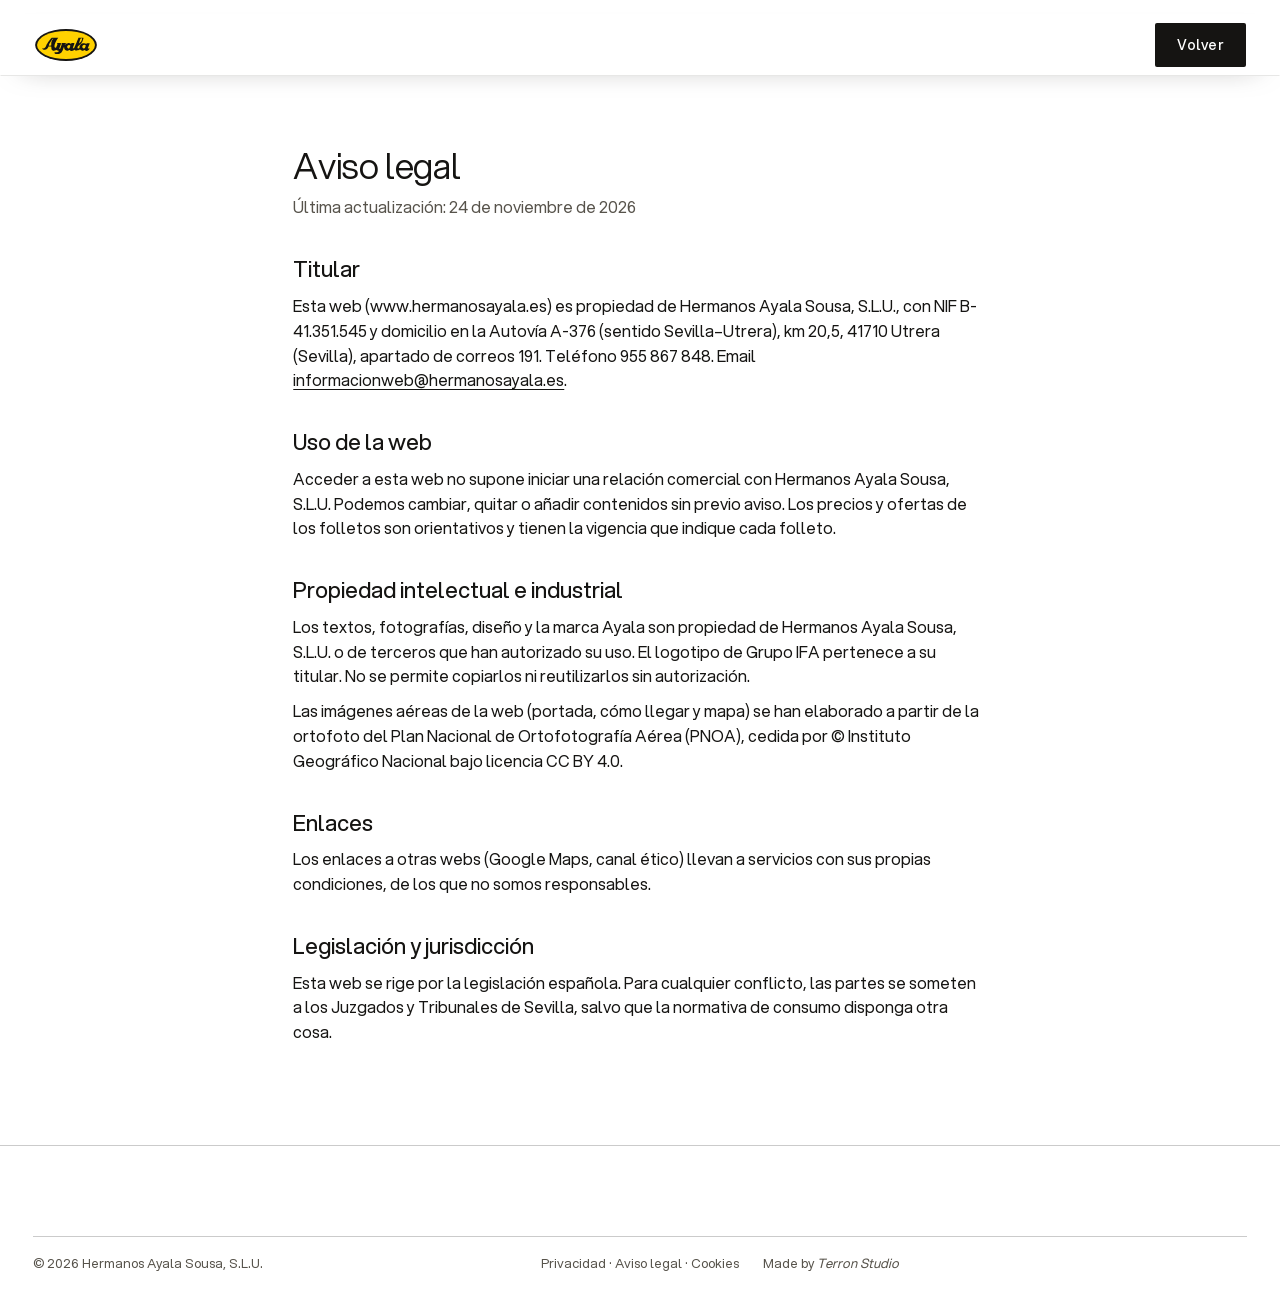
==== aviso-legal.html @ 3f4e1c94 "Web de Hermanos Ayala: cash & carry mayorista en Utrera Web estática (HTML + CSS + JS sin dependenci" ====
<!doctype html>
<html lang="es">
<head>
  <meta charset="UTF-8"><meta name="viewport" content="width=device-width,initial-scale=1">
  <title>Aviso legal · Hermanos Ayala</title>
  <meta name="robots" content="noindex,follow">
  <meta name="theme-color" content="#151412"><link rel="icon" href="assets/favicon-64.png" type="image/png" sizes="64x64"><link rel="icon" href="favicon.ico" sizes="32x32"><link rel="apple-touch-icon" href="assets/apple-touch-icon.png">
  <link rel="stylesheet" href="style.css?v=207">
</head>
<body class="legal-page">
  <header class="nav is-solid"><a class="nav-logo" href="index.html" aria-label="Hermanos Ayala, volver a la web"><img src="assets/logo-ayala-sello.svg" alt="Hermanos Ayala" width="98" height="64"></a><span></span><a class="btn btn-dark" href="index.html" style="justify-self:end">Volver</a></header>
  <main class="legal">
    <h1 class="t-l">Aviso legal</h1>
    <p class="legal-updated">Última actualización: 24 de noviembre de 2026</p>
    <h2>Titular</h2>
    <p>Esta web (www.hermanosayala.es) es propiedad de Hermanos Ayala Sousa, S.L.U., con NIF B-41.351.545 y domicilio en la Autovía A-376 (sentido Sevilla–Utrera), km 20,5, 41710 Utrera (Sevilla), apartado de correos 191. Teléfono 955 867 848. Email <a href="mailto:informacionweb@hermanosayala.es">informacionweb@hermanosayala.es</a>.</p>
    <h2>Uso de la web</h2>
    <p>Acceder a esta web no supone iniciar una relación comercial con Hermanos Ayala Sousa, S.L.U. Podemos cambiar, quitar o añadir contenidos sin previo aviso. Los precios y ofertas de los folletos son orientativos y tienen la vigencia que indique cada folleto.</p>
    <h2>Propiedad intelectual e industrial</h2>
    <p>Los textos, fotografías, diseño y la marca Ayala son propiedad de Hermanos Ayala Sousa, S.L.U. o de terceros que han autorizado su uso. El logotipo de Grupo IFA pertenece a su titular. No se permite copiarlos ni reutilizarlos sin autorización.</p>
    <p>Las imágenes aéreas de la web (portada, cómo llegar y mapa) se han elaborado a partir de la ortofoto del Plan Nacional de Ortofotografía Aérea (PNOA), cedida por © Instituto Geográfico Nacional bajo licencia CC BY 4.0.</p>
    <h2>Enlaces</h2>
    <p>Los enlaces a otras webs (Google Maps, canal ético) llevan a servicios con sus propias condiciones, de los que no somos responsables.</p>
    <h2>Legislación y jurisdicción</h2>
    <p>Esta web se rige por la legislación española. Para cualquier conflicto, las partes se someten a los Juzgados y Tribunales de Sevilla, salvo que la normativa de consumo disponga otra cosa.</p>
  </main>
  <footer class="footer"><div class="footer-bottom"><span>© <span id="year">2026</span> Hermanos Ayala Sousa, S.L.U.</span><span class="footer-legal"><a href="privacidad.html">Privacidad</a> · <a href="aviso-legal.html">Aviso legal</a> · <a href="cookies.html">Cookies</a></span><span class="footer-made">Made by <a href="https://terron-studio.com" target="_blank" rel="noopener"><em>Terron Studio</em></a></span></div></footer>
  <script>document.querySelector("#year").textContent = new Date().getFullYear();</script>
</body>
</html>
---- style.css ----
/* Hermanos Ayala · estilos
   Referencia principal: apc-pallets.nl (Aspekta, paneles pálidos, líneas punteadas, contador, tarjetas con pastillas)
   Referencia secundaria: stoop-template (tarjetas apiladas, pasos con línea de progreso, cierre con vídeo) */

@font-face {
  font-family: "Aspekta";
  src: url("assets/fonts/AspektaVF.woff2") format("woff2");
  font-weight: 50 1000;
  font-display: swap;
}

:root {
  --amarillo: #ffd100;
  --amarillo-2: #f2c400;
  --palido: #faf4d6;
  --tinta: #151412;
  --tinta-2: #24221f;
  --gris: #f2f1ed;
  --papel: #ffffff;
  --texto-2: #57534b;
  --linea: rgba(21, 20, 18, .22);
  --punteado: 1px dashed rgba(21, 20, 18, .35);
  --gut: clamp(16px, 2.6vw, 34px);
  --col: clamp(16px, 8.5vw, 122px);
  --r: 6px;
  --ease: cubic-bezier(.2, .7, .2, 1);
}

*, *::before, *::after { box-sizing: border-box; }
html { -webkit-text-size-adjust: 100%; scroll-behavior: smooth; overflow-x: clip; }
body {
  margin: 0;
  font-family: "Aspekta", Verdana, sans-serif;
  font-weight: 400;
  font-size: 16px;
  line-height: 1.35;
  color: var(--tinta);
  background: var(--papel);
  -webkit-font-smoothing: antialiased;
}
img, video, svg { display: block; max-width: 100%; }
img { height: auto; }
a { color: inherit; text-decoration: none; }
button { font: inherit; color: inherit; background: none; border: 0; cursor: pointer; padding: 0; }
h1, h2, h3, p { margin: 0; }
ul, ol { margin: 0; padding: 0; list-style: none; }
.u { text-decoration: underline; text-underline-offset: 3px; text-decoration-thickness: 1px; }
.u:hover { text-decoration-thickness: 2px; }
:focus-visible { outline: 2px solid var(--amarillo-2); outline-offset: 3px; }
.skip { position: absolute; left: 12px; top: -60px; z-index: 100; background: var(--amarillo); padding: 10px 14px; }
.skip:focus { top: 12px; }

/* Escala tipográfica (APC: titulares a 60px, peso 350) */
.t-xl { font-size: clamp(44px, 6.4vw, 92px); font-weight: 350; line-height: .98; letter-spacing: -.02em; }
.t-l { font-size: clamp(26px, 2.75vw, 40px); font-weight: 350; line-height: 1.12; letter-spacing: -.01em; }
.t-m { font-size: clamp(26px, 2.6vw, 38px); font-weight: 350; line-height: 1.08; letter-spacing: -.01em; }
.t-s { font-size: clamp(18px, 1.35vw, 20px); font-weight: 400; line-height: 1.25; }

/* Botones */
.btn {
  display: inline-flex; align-items: center; gap: 10px;
  min-height: 44px; padding: 12px 22px;
  font-size: 14px; font-weight: 500; letter-spacing: .01em;
  border-radius: 2px;
  position: relative; overflow: hidden; isolation: isolate;
  transition: color .35s var(--ease);
}
.btn svg { width: 18px; height: 18px; }
.btn::before { content: ""; position: absolute; inset: 0; z-index: -1; transform: translateY(101%); transition: transform .45s var(--ease); }
.btn:hover::before { transform: none; }
.btn-dark { background: var(--tinta); color: var(--papel); }
.btn-dark::before { background: var(--amarillo); }
.btn-dark:hover { color: var(--tinta); }
.btn-yel { background: var(--amarillo); color: var(--tinta); }
.btn-yel::before { background: var(--tinta); }
.btn-yel:hover { color: var(--amarillo); }
.btn-ghost { color: var(--papel); box-shadow: inset 0 0 0 1px rgba(255, 255, 255, .6); }
.btn-ghost::before { background: var(--papel); }
.btn-ghost:hover { color: var(--tinta); }

.circle-btn {
  flex: none; display: inline-grid; place-items: center;
  width: 38px; height: 38px; border-radius: 50%;
  border: 1.4px solid currentColor;
  transition: background .3s, color .3s, transform .4s var(--ease);
}
.circle-btn svg { width: 18px; height: 18px; }
.icon-btn {
  display: inline-grid; place-items: center; width: 40px; height: 40px;
  background: var(--papel); color: var(--tinta); border-radius: 2px;
  transition: background .3s, color .3s;
}
.icon-btn svg { width: 18px; height: 18px; }
.icon-btn:hover { background: var(--amarillo); }
.icon-btn-dark { background: var(--tinta); color: var(--papel); }
.icon-btn-dark:hover { background: var(--amarillo); color: var(--tinta); }
.icon-btns { display: flex; gap: 4px; }
.link-arrow { display: inline-flex; align-items: center; gap: 12px; font-size: 15px; }
.link-arrow:hover .circle-btn { background: var(--tinta); color: var(--papel); transform: translateX(3px); }

/* Navegación */
/* Barra: pastilla compacta flotante sobre la portada; al pasarla se estira a todo el ancho */
.nav {
  position: fixed; top: 14px; left: 50%; z-index: 50;
  transform: translateX(-50%);
  width: min(480px, calc(100% - 2 * var(--gut)));
  display: grid; grid-template-columns: 1fr auto; align-items: center;
  padding: 7px 7px 7px 12px;
  color: var(--papel);
  background: rgba(21, 20, 18, .34);
  border: 1px solid rgba(255, 255, 255, .16);
  border-radius: 8px;
  backdrop-filter: blur(14px) saturate(1.2); -webkit-backdrop-filter: blur(14px) saturate(1.2);
  box-shadow: 0 12px 34px -18px rgba(0, 0, 0, .45);
  transition: width .7s var(--ease), top .7s var(--ease), border-radius .7s var(--ease), padding .7s var(--ease),
    background .45s, border-color .45s, box-shadow .45s, color .45s;
}
.nav.is-solid {
  top: 0; width: 100%; border-radius: 0; padding: 8px var(--gut);
  background: rgba(255, 255, 255, .86); color: var(--tinta);
  border-color: transparent transparent rgba(21, 20, 18, .1);
  box-shadow: 0 10px 30px -24px rgba(21, 20, 18, .55);
}
.nav-logo { display: block; }
.nav-logo img { width: 64px; height: auto; }
.btn-menu {
  justify-self: end;
  display: inline-flex; align-items: center; justify-content: space-between; gap: 14px;
  width: 112px; height: 40px; padding: 0 14px 0 16px;  /* ancho fijo: "Menú" y "Cerrar" no lo redimensionan */
  background: var(--amarillo); color: var(--tinta); font-size: 14px; font-weight: 500;
  border-radius: 4px;
  transition: background .3s, color .3s;
}
.btn-menu:hover { background: var(--amarillo-2); color: var(--tinta); }
.plus { position: relative; width: 14px; height: 14px; }
.plus::before, .plus::after { content: ""; position: absolute; left: 0; top: 50%; width: 14px; height: 1.6px; margin-top: -.8px; background: currentColor; transition: transform .4s var(--ease); }
.plus::after { transform: rotate(90deg); }
.menu-open .plus::before { transform: rotate(45deg); }
.menu-open .plus::after { transform: rotate(135deg); }

.menu {
  position: fixed; inset: 0; z-index: 45;
  background: rgba(21, 20, 18, .45);
  opacity: 0; transition: opacity .35s;
}
.menu.is-open { opacity: 1; }
.menu-inner {
  position: absolute; top: 0; right: 0; bottom: 0; width: min(560px, 100%);
  background: var(--tinta); color: var(--papel);
  padding: 110px var(--gut) 34px;
  display: flex; flex-direction: column; justify-content: space-between; gap: 40px;
  transform: translateX(100%); transition: transform .5s var(--ease);
  overflow-y: auto;
}
.menu.is-open .menu-inner { transform: none; }
.menu-links { display: flex; flex-direction: column; }
.menu-links a { font-size: clamp(26px, 3vw, 36px); font-weight: 350; padding: 10px 0; border-bottom: 1px solid rgba(255, 255, 255, .14); transition: color .25s, padding .35s var(--ease); }
.menu-links a:hover { color: var(--amarillo); padding-left: 10px; }
.menu-links a[aria-current="true"] { color: var(--amarillo); }
.menu-datos { display: grid; gap: 14px; font-size: 15px; color: rgba(255, 255, 255, .75); }
.menu-datos a:hover { color: var(--amarillo); }
.menu-open .nav { color: var(--papel); background: rgba(21, 20, 18, .5); border-color: rgba(255, 255, 255, .16); }

/* Portada */
.hero { position: relative; height: 100svh; min-height: 560px; overflow: hidden; background: #8b8577; color: var(--papel); }
.hero-video { position: absolute; inset: 0; width: 100%; height: 100%; object-fit: cover; }
.hero-shade { position: absolute; inset: 0; background: linear-gradient(180deg, rgba(21, 20, 18, .42) 0%, rgba(21, 20, 18, 0) 22%), linear-gradient(20deg, rgba(21, 20, 18, .66) 0%, rgba(21, 20, 18, .18) 45%, rgba(21, 20, 18, 0) 70%); }
.hero-content { position: absolute; left: var(--gut); bottom: clamp(86px, 13vh, 140px); max-width: min(780px, 70vw); }
.hero-title { font-size: clamp(52px, 7.4vw, 116px); font-weight: 350; line-height: .95; letter-spacing: -.025em; white-space: nowrap; }
.hero-lema { margin-top: 14px; font-size: clamp(22px, 2.3vw, 34px); font-weight: 350; line-height: 1.1; letter-spacing: -.01em; text-wrap: balance; }
.hero-sub { margin-top: 16px; font-size: clamp(16px, 1.25vw, 19px); max-width: 32em; color: rgba(255, 255, 255, .85); }
.hero-title, .hero-lema, .hero-sub { opacity: 0; transform: translateY(24px); animation: sube 1.1s var(--ease) forwards; }
.hero-lema { animation-delay: .12s; }
.hero-sub { animation-delay: .24s; }
@keyframes sube { to { opacity: 1; transform: none; } }
.hero-contact {
  position: absolute; right: var(--gut); bottom: var(--gut);
  display: flex; align-items: center; gap: 4px;
  padding: 4px 4px 4px 16px; background: rgba(21, 20, 18, .55);
  backdrop-filter: blur(8px); -webkit-backdrop-filter: blur(8px);
  border-radius: 2px; font-size: 14px;
}
.hero-contact span { margin-right: 12px; }
.hero-pausa { position: absolute; left: var(--gut); bottom: var(--gut); width: 34px; height: 34px; border-radius: 50%; display: grid; place-items: center; background: rgba(21, 20, 18, .45); }
.hero-pausa span { width: 10px; height: 12px; border-left: 3px solid #fff; border-right: 3px solid #fff; }
.hero-pausa.is-paused span { width: 0; height: 0; border: 0; border-left: 11px solid #fff; border-top: 7px solid transparent; border-bottom: 7px solid transparent; margin-left: 3px; }

/* Presentación (panel pálido con columna derecha) */
.intro { display: grid; grid-template-columns: 1fr minmax(260px, 30%); background: var(--palido); }
.intro-main { padding: clamp(70px, 10vw, 150px) var(--col); display: grid; gap: 34px; justify-items: start; align-content: center; }
.intro-texto { max-width: 21em; }
.intro-side { border-left: var(--punteado); padding: 34px var(--gut) 34px clamp(20px, 2.5vw, 36px); }
.intro-sticky { position: sticky; top: 110px; }
.intro-side a { text-decoration: underline; text-underline-offset: 3px; text-decoration-thickness: 1px; }

/* Categorías */
.cats { display: grid; grid-template-columns: 1.45fr 1fr 1fr; gap: 10px; padding: clamp(60px, 8vw, 120px) var(--col); align-items: start; }
.cat { position: relative; display: block; border-radius: var(--r); overflow: hidden; background: var(--gris); }
.cat > img { width: 100%; aspect-ratio: 4 / 5; object-fit: cover; transition: transform 1.2s var(--ease); }
.cat:hover > img { transform: scale(1.04); }
.cat:not(.cat-main) > img { aspect-ratio: 3 / 2.4; }
.cat-main > img { aspect-ratio: 4 / 4.4; }
.cat-box { position: absolute; left: 14px; right: 14px; bottom: 14px; background: var(--papel); padding: 18px 18px 16px; display: grid; grid-template-columns: 1fr auto; gap: 30px 16px; align-items: end; border-radius: 2px; }
.cat-box h2 { grid-column: 1 / -1; }
.cat-box p { font-size: 15px; max-width: 26em; }
.cat-label { display: flex; justify-content: space-between; align-items: center; gap: 12px; padding: 14px 14px 14px 18px; }
.cat-label h2 { font-size: 17px; font-weight: 450; line-height: 1.2; }
.cat-label-yel { background: var(--amarillo); }
.cat-label-dark { background: var(--tinta); color: var(--papel); }
.cat:hover .circle-btn { transform: rotate(45deg); }
.cat-prod { background: var(--palido); }
.cat-prods { display: flex; align-items: flex-end; justify-content: center; gap: 6%; aspect-ratio: 3 / 2.4; padding: 10% 10% 8%; }
.cat-prods img { width: auto; height: 82%; max-width: 29%; aspect-ratio: auto; object-fit: contain; object-position: bottom; transition: transform .6s var(--ease); }
.cat-prods img:nth-child(2) { height: 66%; }
.cat-prods img:nth-child(3) { height: 92%; }
.cat-prod:hover .cat-prods img { transform: translateY(-6px); }
.cat-prods-main { aspect-ratio: 4 / 4.4; padding: 12% 7% max(38%, 215px); gap: 4%; }
.cat-prods-main img { height: 100%; max-width: 24%; }
.cat-prods-main img:nth-child(1) { height: 92%; }
.cat-prods-main img:nth-child(2) { height: 70%; }
.cat-prods-main img:nth-child(3) { height: 78%; }
.cat-prods-main img:nth-child(4) { height: 88%; }
.cat-prods-bebidas { gap: 9%; }
.cat-prods-bebidas img:nth-child(1) { height: 90%; }
.cat-prods-bebidas img:nth-child(2) { height: 82%; }
.cat-prods-bebidas img:nth-child(3) { height: 88%; }

/* Marca propia (lista + tarjeta sticky) */
.marca {
  display: grid; grid-template-columns: minmax(220px, 24%) 1fr minmax(320px, 36%);
  background: var(--amarillo);
}
.marca-sello { width: 112px; height: auto; margin-bottom: 4px; }
.marca-lema { font-size: clamp(20px, 1.6vw, 24px) !important; font-weight: 400; line-height: 1.2; max-width: 11em !important; }
.marca .marca-title { font-size: clamp(40px, 4.6vw, 68px); font-weight: 350; line-height: 1; letter-spacing: -.02em; }
.marca-intro { padding: clamp(60px, 9vw, 140px) clamp(20px, 2.5vw, 36px) 60px var(--col); border-right: 1px dashed rgba(21, 20, 18, .45); display: grid; gap: 24px; align-content: start; justify-items: start; }
.marca-intro p { font-size: 16px; line-height: 1.4; max-width: 19em; }
.marca-list { padding: clamp(60px, 9vw, 140px) clamp(20px, 3vw, 44px) 60px; }
.marca-title { margin-bottom: 30px; }
.fam-list { position: relative; }
.fam-list button {
  display: flex; align-items: center; gap: 12px;
  padding: 8px 0; font-size: clamp(20px, 1.7vw, 25px); font-weight: 350;
  color: rgba(21, 20, 18, .55); transition: color .45s var(--ease), font-size .5s var(--ease);
  text-align: left;
}
.fam-list button::before { content: ""; flex: none; width: 7px; height: 7px; border-radius: 50%; background: var(--tinta); transform: scale(0); transition: transform .45s var(--ease); }
.fam-list button:hover { color: var(--tinta); }
.fam-list button[aria-selected="true"] { color: var(--tinta); font-size: clamp(28px, 2.6vw, 40px); }
.fam-list button[aria-selected="true"]::before { transform: scale(1); }
.marca-card-wrap { padding: 40px var(--gut) 40px 0; }
.marca-card {
  position: sticky; top: 100px;
  background: var(--papel); border-radius: var(--r); box-shadow: 0 30px 60px -40px rgba(21, 20, 18, .45);
  min-height: min(560px, 74vh);
  padding: 20px; display: grid; grid-template-rows: auto 1fr auto; gap: 16px;
}
.marca-card-name { font-size: 15px; font-weight: 500; }
.marca-card-imgs { display: flex; align-items: center; justify-content: center; gap: 5%; min-height: 0; min-width: 0; padding: 10px 4%; }
.marca-card-name, .marca-card-desc, .marca-card-imgs { transition: opacity .35s var(--ease), transform .45s var(--ease); }
.marca-card.is-out .marca-card-name, .marca-card.is-out .marca-card-desc { opacity: 0; transform: translateY(6px); }
.marca-card.is-out .marca-card-imgs { opacity: 0; transform: translateY(14px) scale(.98); }
.marca-card-imgs img { flex: 0 1 auto; min-width: 0; max-height: min(270px, 34vh); width: auto; max-width: 29%; object-fit: contain; animation: entra .7s var(--ease) both; }
.marca-card-imgs img:only-child { max-width: 52%; }
.marca-card-imgs img:nth-child(2) { animation-delay: .07s; }
.marca-card-imgs img:nth-child(3) { animation-delay: .14s; }
.marca-card-imgs.is-wide img { max-width: 100%; max-height: 230px; }
@keyframes entra { from { opacity: 0; transform: translateY(16px); } to { opacity: 1; transform: none; } }
.marca-card-desc { font-size: 14px; color: var(--texto-2); max-width: 26em; padding-right: 54px; }
.marca-next { position: absolute; right: 20px; bottom: 20px; }
.marca-next:hover { background: var(--tinta); color: var(--papel); }

/* Panel con foto y tarjeta flotante */
.panel-foto { padding: clamp(40px, 6vw, 90px) var(--gut); }
.panel-foto-inner { position: relative; border-radius: var(--r); overflow: hidden; }
.panel-foto-inner > img { width: 100%; height: clamp(520px, 72vh, 760px); object-fit: cover; }
.float-card {
  position: absolute; left: clamp(16px, 3vw, 40px); bottom: clamp(16px, 3vw, 40px);
  width: min(420px, calc(100% - 32px));
  background: var(--papel); padding: 18px 18px 16px;
  display: grid; gap: 14px; border-radius: 2px;
}
.float-card-right { left: auto; right: clamp(16px, 4vw, 60px); bottom: auto; top: clamp(16px, 9vw, 120px); }
.float-card p { font-size: 15px; max-width: 24em; margin-bottom: 30px; }
.float-card-foot { display: flex; justify-content: space-between; align-items: center; gap: 12px; }
.float-card-sello { position: absolute; top: 18px; right: 18px; width: 54px; height: auto; }

/* Contador y reconocimientos (fondo oscuro) */
.desde { background: var(--tinta); color: var(--papel); }
.desde-top { display: grid; grid-template-columns: 1fr auto; align-items: end; gap: 30px; padding: clamp(50px, 7vw, 100px) var(--col) clamp(40px, 5vw, 70px); border-bottom: 1px solid rgba(255, 255, 255, .12); }
.odometro { display: flex; font-size: clamp(110px, 17vw, 260px); font-weight: 350; line-height: 1; letter-spacing: -.03em; color: var(--amarillo); height: 1em; overflow: hidden; }
.odo-col { display: block; height: 1em; overflow: hidden; }
.odo-col i { display: block; font-style: normal; transition: transform 2.2s var(--ease); }
.odo-col i span { display: block; height: 1em; }
.desde-txt { max-width: 13em; padding-bottom: 1.2em; }
.desde-grid { display: grid; grid-template-columns: 1fr minmax(0, 1.25fr); gap: 40px; padding: clamp(60px, 9vw, 130px) var(--col); }
.desde-title { color: var(--amarillo); max-width: 12em; }
.recos { display: grid; grid-template-columns: 1fr 1fr; gap: 10px; }
.reco { background: var(--amarillo); color: var(--tinta); padding: 16px 16px 14px; display: grid; gap: 10px; align-content: space-between; min-height: 190px; border-radius: 2px; }
.reco h3 { font-size: 20px; font-weight: 450; line-height: 1.15; }
.reco p { font-size: 14px; max-width: 22em; }
.pills { display: flex; flex-wrap: wrap; gap: 5px; margin-top: 18px; }
.pills li { font-size: 11px; font-weight: 500; padding: 4px 9px; border-radius: 30px; background: rgba(21, 20, 18, .1); }

/* Párrafo que se rellena */
.fill-sec { display: grid; grid-template-columns: 1fr minmax(260px, 30%); border-bottom: 1px solid var(--linea); }
.fill-text { grid-column: 1; padding: clamp(80px, 12vw, 180px) var(--col); border-right: var(--punteado); max-width: none; }
[data-fill] .c { color: rgba(21, 20, 18, .22); transition: color .45s ease-out; }
[data-fill] .c.on { color: var(--tinta); }

/* La nave: tarjetas apiladas (fondo oscuro) */
.nave { background: var(--tinta); color: var(--papel); padding: clamp(70px, 9vw, 130px) var(--gut) clamp(40px, 5vw, 80px); }
.nave-title { padding: 0 calc(var(--col) - var(--gut)) clamp(40px, 5vw, 70px); max-width: 14em; }
.stack { display: grid; gap: clamp(20px, 3vw, 40px); }
.stack-card { position: sticky; top: 90px; border-radius: var(--r); overflow: hidden; height: min(78vh, 720px); background: #000; }
.stack-card img { width: 100%; height: 100%; object-fit: cover; opacity: .82; }
.stack-card.reveal-img > img { transform: scale(1.07); }
.stack-card.reveal-img.is-in > img { transform: none; }
.stack-card::after { content: ""; position: absolute; inset: 0; background: linear-gradient(0deg, rgba(0, 0, 0, .62) 0%, rgba(0, 0, 0, 0) 52%); }
.stack-tag { position: absolute; top: 20px; right: 20px; z-index: 1; display: inline-flex; align-items: center; gap: 8px; font-size: 13px; font-weight: 500; }
.stack-tag::before { content: ""; width: 7px; height: 7px; border-radius: 50%; background: var(--amarillo); }
.stack-txt { position: absolute; z-index: 1; right: 24px; bottom: 24px; width: min(400px, calc(100% - 48px)); display: grid; gap: 8px; }
.stack-txt h3 { font-size: clamp(24px, 2.2vw, 32px); font-weight: 350; line-height: 1.1; }
.stack-txt p { font-size: 15px; color: rgba(255, 255, 255, .88); }

/* Proveedores: bloque de icono + acordeón (panel pálido) */
.prov { background: var(--palido); padding: clamp(70px, 9vw, 130px) var(--col); }
.prov-grid { display: grid; grid-template-columns: minmax(200px, .55fr) 1fr; gap: clamp(30px, 4vw, 70px); align-items: start; }
.prov-foto { margin: 0; position: sticky; top: 110px; border-radius: var(--r); overflow: hidden; aspect-ratio: 4 / 5; background: var(--tinta); }
.prov-foto img { width: 100%; height: 100%; object-fit: cover; }
.prov-foto figcaption { position: absolute; left: 14px; bottom: 14px; display: inline-flex; align-items: center; gap: 8px; padding: 7px 12px; background: rgba(21, 20, 18, .72); color: var(--papel); font-size: 13px; border-radius: 2px; backdrop-filter: blur(6px); -webkit-backdrop-filter: blur(6px); }
.prov-foto figcaption::before { content: ""; width: 7px; height: 7px; border-radius: 50%; background: var(--amarillo); }
.prov-main h2 { margin-bottom: 28px; }
.acc { border-top: 1px solid var(--linea); }
.acc-head { transition: padding .45s var(--ease); }
.acc-ico { transition: background .35s, color .35s, border-color .35s; }
.acc-item.is-open .acc-ico { background: var(--tinta); border-color: var(--tinta); color: var(--palido); }
.acc-item.is-open .acc-head { font-weight: 450; }
.acc-item { border-bottom: 1px solid var(--linea); }
.acc-head { width: 100%; display: flex; align-items: center; gap: 16px; padding: 20px 0; font-size: clamp(19px, 1.6vw, 23px); font-weight: 400; text-align: left; }
.acc-ico { position: relative; flex: none; width: 32px; height: 32px; border-radius: 50%; border: 1.4px solid currentColor; }
.acc-ico::before, .acc-ico::after { content: ""; position: absolute; left: 50%; top: 50%; width: 12px; height: 1.4px; margin: -.7px 0 0 -6px; background: currentColor; transition: transform .4s var(--ease); }
.acc-ico::after { transform: rotate(90deg); }
.acc-item.is-open .acc-ico::before { transform: rotate(45deg); }
.acc-item.is-open .acc-ico::after { transform: rotate(135deg); }
.acc-body { display: grid; grid-template-rows: 0fr; transition: grid-template-rows .45s var(--ease); }
.acc-item.is-open .acc-body { grid-template-rows: 1fr; }
.acc-body > div { overflow: hidden; }
.acc-body p { padding: 0 0 24px 48px; font-size: 15px; max-width: 40em; }
.prov-foot { display: grid; grid-template-columns: 1fr auto; gap: 20px; margin-top: 30px; font-size: 15px; }

/* Cómo llegar */
.pasos { position: relative; height: 360vh; }
.pasos-pin { position: sticky; top: 0; height: 100vh; height: 100svh; display: grid; grid-template-columns: 1fr 1fr; gap: clamp(30px, 5vw, 80px); align-items: center; padding: 80px var(--col) 30px; }
.pasos-bar { position: absolute; left: 0; right: 0; bottom: 0; height: 3px; background: var(--gris); }
.pasos-bar i { display: block; height: 100%; background: var(--amarillo); transform-origin: left; transform: scaleX(0); }
.pasos-list h2 { margin-bottom: 40px; }
.pasos-list ol { position: relative; display: grid; gap: 0; }
.paso { position: relative; display: grid; grid-template-columns: 38px 1fr; gap: 18px; padding-bottom: 30px; cursor: pointer; }
.paso h3, .paso p { transition: color .4s; }
.paso:not(.is-active) h3 { color: var(--texto-2); }
.paso::before { content: ""; position: absolute; left: 18px; top: 38px; bottom: 0; width: 2px; background: var(--gris); }
.paso:last-child::before { display: none; }
.paso::after { content: ""; position: absolute; left: 18px; top: 38px; bottom: 0; width: 2px; background: var(--tinta); transform: scaleY(0); transform-origin: top; transition: transform .6s var(--ease); }
.paso.is-done::after { transform: scaleY(1); }
.paso:last-child::after { display: none; }
.paso-n { width: 38px; height: 38px; display: grid; place-items: center; font-size: 15px; background: var(--gris); color: var(--texto-2); transition: background .35s, color .35s; }
.paso.is-active .paso-n, .paso.is-done .paso-n { background: var(--amarillo); color: var(--tinta); }
.paso h3 { font-size: clamp(20px, 1.8vw, 26px); font-weight: 400; line-height: 1.15; margin-top: 4px; }
.paso p { margin-top: 6px; font-size: 15px; color: var(--texto-2); max-width: 28em; }
.pasos-media { position: relative; width: 100%; aspect-ratio: 5 / 4; max-height: 72vh; border-radius: var(--r); overflow: hidden; background: var(--gris); }
.pasos-media > img, .pasos-media > video { position: absolute; inset: 0; width: 100%; height: 100%; object-fit: cover; opacity: 0; transform: scale(1.05); transition: opacity .7s, transform 1.2s var(--ease); }
.pasos-media > .is-active { opacity: 1; transform: none; }

/* Folletos */
.folletos { padding: clamp(60px, 8vw, 120px) var(--col); border-top: 1px solid var(--linea); }
.folletos-head { display: grid; grid-template-columns: 1fr minmax(0, 26em); gap: 30px; align-items: end; margin-bottom: 40px; }
.folletos-head p { font-size: 15px; color: var(--texto-2); }
.folletos-grid { display: grid; grid-template-columns: repeat(3, 1fr); gap: 10px; }
.folleto { display: block; background: var(--gris); border-radius: var(--r); overflow: hidden; }
.folleto img { width: 100%; aspect-ratio: 4 / 4.2; object-fit: cover; object-position: top; transition: transform 1s var(--ease); }
.folleto:hover img { transform: scale(1.03); }
.folleto-pie { display: flex; justify-content: space-between; align-items: center; padding: 14px 14px 14px 18px; font-size: 16px; font-weight: 450; background: var(--papel); border: 1px solid var(--gris); border-top: 0; }
.folleto:hover .circle-btn { background: var(--tinta); color: var(--papel); }

/* Visor de folletos */
.visor { position: fixed; inset: 0; width: 100%; height: 100%; max-width: none; max-height: none; margin: 0; padding: 0; border: 0; background: rgba(21, 20, 18, .96); color: var(--papel); overflow: hidden; }
.visor::backdrop { background: transparent; }
.visor[open] { display: grid; grid-template-rows: auto 1fr; animation: visor-in .4s var(--ease); }
@keyframes visor-in { from { opacity: 0; } to { opacity: 1; } }
.visor-bar { display: flex; justify-content: space-between; align-items: center; gap: 16px; padding: 14px var(--gut); border-bottom: 1px solid rgba(255, 255, 255, .12); }
.visor-tit { font-size: 18px; }
.visor-acc { display: flex; align-items: center; gap: 10px; }
.visor-x { width: 44px; height: 44px; display: grid; place-items: center; background: var(--amarillo); color: var(--tinta); border-radius: 2px; }
.visor-x .plus { transform: rotate(45deg); }
.visor-pags { overflow-y: auto; overscroll-behavior: contain; padding: 24px var(--gut) 60px; display: grid; justify-items: center; gap: 16px; }
.visor-pags img { width: min(860px, 100%); height: auto; aspect-ratio: 1000 / 1631; background: #2a2825; border-radius: 2px; }
body.visor-abierto { overflow: hidden; }

/* Contacto */
.contacto { padding: clamp(30px, 4vw, 60px) var(--gut) clamp(60px, 8vw, 110px); }
.contacto-foto > img { object-position: 60% 0%; }
.horario-grid { display: flex; gap: clamp(36px, 4.5vw, 72px); padding: clamp(50px, 6vw, 90px) calc(var(--col) - var(--gut)) 0; align-items: flex-start; }
.horario-col { flex: none; display: grid; gap: 8px; }
.horario-col:first-child { width: 250px; }
.horario-grid .mapa { flex: 1; min-width: 280px; }
.horario-col h3 { font-size: 15px; font-weight: 500; margin: 0 0 4px; }
.horario-col h3 + * + h3 { margin-top: 26px; }
.horario-col p { font-size: 15px; line-height: 1.45; }
.horario { border-collapse: collapse; width: 100%; font-size: 15px; }
.horario th { text-align: left; font-weight: 400; padding: 4px 12px 4px 0; }
.horario td { text-align: right; padding: 4px 0; white-space: nowrap; }
.horario tr.hoy th, .horario tr.hoy td { font-weight: 600; }
.horario tr.hoy th::before { content: ""; display: inline-block; width: 7px; height: 7px; border-radius: 50%; background: var(--amarillo-2); margin-right: 8px; vertical-align: 1px; }
.estado { margin-top: 14px; font-size: 14px; color: var(--texto-2); }
.estado b { color: var(--tinta); font-weight: 600; }
.mapa { position: relative; aspect-ratio: 4 / 3; border-radius: var(--r); overflow: hidden; background: var(--gris); }
.mapa > img { width: 100%; height: 100%; object-fit: cover; filter: grayscale(.3) brightness(.85); }
.mapa iframe { position: absolute; inset: 0; width: 100%; height: 100%; border: 0; }
.mapa-ov { position: absolute; inset: 0; display: grid; place-content: center; justify-items: center; gap: 14px; color: var(--papel); font-size: 14px; }

/* Cierre con vídeo */
.cta { position: relative; min-height: 92vh; display: flex; align-items: flex-end; color: var(--papel); overflow: hidden; background: var(--tinta); }
.cta-video { position: absolute; inset: 0; width: 100%; height: 100%; object-fit: cover; }
.cta-shade { position: absolute; inset: 0; background: linear-gradient(180deg, var(--tinta) 0%, rgba(21, 20, 18, .35) 24%, rgba(21, 20, 18, .35) 62%, rgba(21, 20, 18, .85) 100%); }
.cta-content { position: relative; width: 100%; display: grid; grid-template-columns: 1fr minmax(0, 420px); gap: 30px; align-items: end; padding: 0 var(--gut) clamp(50px, 7vw, 100px); }
.cta-title { font-size: clamp(40px, 5.4vw, 80px); font-weight: 350; line-height: 1; letter-spacing: -.02em; max-width: 10em; }
.cta-side p { font-size: 16px; color: rgba(255, 255, 255, .88); margin-bottom: 22px; }
.cta-btns { display: flex; flex-wrap: wrap; gap: 8px; }

/* Pie */
.footer { padding: clamp(60px, 7vw, 100px) var(--gut) 24px; border-top: 1px solid var(--linea); }
.footer-cols { display: grid; grid-template-columns: repeat(4, 1fr); gap: 30px; padding: 0 calc(var(--col) - var(--gut)); }
.footer-col { display: grid; gap: 8px; align-content: start; font-size: 14px; line-height: 1.45; }
.footer-col h3 { font-size: 20px; font-weight: 400; margin-bottom: 8px; }
.footer-col > a:not(.u):hover { text-decoration: underline; text-underline-offset: 3px; }
.footer-mid { display: flex; justify-content: space-between; align-items: flex-end; gap: 30px 60px; padding: clamp(50px, 6vw, 80px) calc(var(--col) - var(--gut)) 26px; }
.footer-ayudas { display: grid; justify-items: end; gap: 12px; max-width: 560px; text-align: right; }
.footer-logos { display: flex; align-items: center; justify-content: flex-end; gap: 26px; flex-wrap: wrap; }
.footer-logos img { height: 40px; width: auto; }
.footer-logos .footer-ngeu { height: 36px; }
.footer-ngeu-txt { font-size: 12px; color: var(--texto-2); }
.footer-big { display: flex; flex: none; }
.footer-big img { width: clamp(120px, 11vw, 170px); height: auto; transition: transform .5s var(--ease); }
.footer-big a:hover img { transform: rotate(-4deg); }
.footer-bottom { display: grid; grid-template-columns: 1fr auto 1fr; align-items: center; gap: 10px 24px; padding-top: 18px; border-top: 1px solid var(--linea); font-size: 13px; color: var(--texto-2); }
.footer-bottom a:hover { color: var(--tinta); }
.footer-legal { justify-self: end; }

/* Aparición suave */
/* Con keyframes (y no con transition) para no pisar las transiciones propias de botones y tarjetas */
.reveal { opacity: 0; }
.reveal.is-in { animation: aparece 1s var(--ease) var(--d, 0s) both; }
@keyframes aparece { from { opacity: 0; transform: translateY(28px); } to { opacity: 1; transform: none; } }
.reveal-img > img { transform: scale(1.07); transition: transform 1.8s var(--ease), opacity .7s; }
.reveal-img.is-in > img { transform: none; }

/* Páginas legales */
.legal-page .nav { position: sticky; top: 14px; left: auto; transform: none; margin: 14px auto 0; grid-template-columns: 1fr auto auto; }
.legal { max-width: 760px; margin: 0 auto; padding: 70px var(--gut) 90px; }
.legal h1 { margin-bottom: 10px; }
.legal h2 { font-size: 22px; font-weight: 450; margin: 34px 0 10px; }
.legal p, .legal li { font-size: 16px; line-height: 1.55; margin-bottom: 10px; }
.legal ul { list-style: disc; padding-left: 20px; }
.legal a { text-decoration: underline; text-underline-offset: 3px; }
.legal-updated { color: var(--texto-2); font-size: 14px; }

/* Tablet */
@media (max-width: 1080px) {
  .cats { grid-template-columns: 1fr 1fr; }
  .cat-main { grid-column: 1 / -1; }
  .cat-main { display: grid; grid-template-columns: 1.15fr 1fr; align-items: stretch; }
  .cat-main .cat-prods-main { aspect-ratio: auto; min-height: 300px; padding: 8% 5%; }
  .cat-prods-main img { max-width: 23%; }
  .cat-main .cat-box { position: static; margin: 14px 14px 14px 0; align-self: end; }
  .marca { grid-template-columns: minmax(0, 1fr) minmax(0, 1fr); }
  .marca-intro { grid-column: 1 / -1; border-right: 0; border-bottom: var(--punteado); padding: 60px var(--col) 40px; }
  .marca-list { padding: 40px var(--col); }
  .marca-card-wrap { padding: 40px var(--gut) 40px 0; }
  .desde-grid { grid-template-columns: 1fr; }
  .horario-grid { display: grid; grid-template-columns: repeat(3, minmax(0, 1fr)); gap: 34px 40px; }
  .horario-col:first-child { width: auto; }
  .horario-grid .mapa { grid-column: 1 / -1; aspect-ratio: 16 / 8; min-width: 0; }
  .footer-cols { grid-template-columns: 1fr 1fr; }
}

/* Móvil */
@media (max-width: 700px) {
  :root { --col: 16px; --gut: 16px; }
  .nav { top: 10px; width: calc(100% - 24px); padding: 6px 6px 6px 10px; }
  .nav.is-solid { top: 0; width: 100%; padding: 6px 12px; }
  .nav-logo img { width: 58px; }
  .hero { height: 100svh; }
  .hero-content { left: 16px; right: 16px; bottom: 90px; max-width: none; }
  .hero-title { font-size: clamp(34px, 11.6vw, 58px); }
  .hero-lema { font-size: 20px; margin-top: 10px; }
  .hero-sub { font-size: 15px; margin-top: 12px; }
  .hero-contact { left: 16px; right: auto; bottom: 24px; }
  .hero-pausa { left: auto; right: 16px; bottom: 27px; }
  .hero-shade { background: linear-gradient(180deg, rgba(21, 20, 18, .45) 0%, rgba(21, 20, 18, 0) 20%), linear-gradient(0deg, rgba(21, 20, 18, .78) 0%, rgba(21, 20, 18, .2) 50%, rgba(21, 20, 18, 0) 70%); }
  .intro { grid-template-columns: 1fr; }
  .intro-main { padding: 60px 16px 40px; }
  .intro-side { border-left: 0; border-top: var(--punteado); padding: 22px 16px 30px; }
  .cats { grid-template-columns: 1fr; padding: 50px 16px; }
  .cat-main { display: block; }
  .cat-main .cat-prods-main { aspect-ratio: 4 / 3.6; padding: 10% 6% 27%; min-height: 0; }
  .cat-prods-main img { max-width: 23%; }
  .cat-box, .cat-main .cat-box { position: relative; left: auto; right: auto; bottom: auto; margin: -70px 12px 12px; }
  .marca { grid-template-columns: minmax(0, 1fr); }
  .marca > * { min-width: 0; }
  .marca-intro { padding: 50px 16px 30px; border-bottom-color: rgba(21, 20, 18, .45); }
  .marca .marca-title { font-size: 40px; }
  .marca-list { padding: 30px 16px 10px; }
  .fam-list { display: flex; gap: 6px; overflow-x: auto; padding-bottom: 6px; scrollbar-width: none; margin-inline: -16px; padding-inline: 16px; }
  .fam-list::-webkit-scrollbar { display: none; }
  .fam-list button, .fam-list button[aria-selected="true"] { font-size: 15px; white-space: nowrap; padding: 9px 14px; border-radius: 30px; background: rgba(255, 255, 255, .55); }
  .fam-list button::before { display: none; }
  .fam-list button[aria-selected="true"] { background: var(--tinta); color: var(--papel); }
  .marca-title { margin-bottom: 18px; }
  .marca-card-wrap { padding: 16px 16px 40px; }
  .marca-card { position: relative; top: 0; min-height: 420px; }
  .marca-card-imgs img { max-height: 220px; }
  .panel-foto { padding: 30px 16px; }
  .panel-foto-inner > img { height: 360px; }
  .float-card, .float-card-right { position: relative; left: auto; right: auto; top: auto; bottom: auto; width: auto; margin: -60px 12px 0; }
  .panel-foto-inner { overflow: visible; }
  .panel-foto-inner > img { border-radius: var(--r); }
  .desde-top { grid-template-columns: 1fr; padding: 50px 16px 30px; gap: 10px; }
  .odometro { font-size: 34vw; }
  .desde-txt { padding-bottom: 0; }
  .desde-grid { padding: 50px 16px 60px; }
  .recos { grid-template-columns: 1fr; }
  .reco { min-height: 0; }
  .fill-sec { grid-template-columns: 1fr; }
  .fill-text { padding: 70px 16px; border-right: 0; }
  .nave { padding: 60px 12px 30px; }
  .nave-title { padding: 0 4px 30px; }
  .stack-card { top: 70px; height: 74vh; }
  .stack-txt { left: 18px; right: 18px; bottom: 20px; width: auto; }
  .prov { padding: 60px 16px; }
  .prov-grid { grid-template-columns: 1fr; }
  .prov-foto { position: relative; top: 0; aspect-ratio: 4 / 3; }
  .acc-body p { padding-left: 48px; }
  .prov-foot { grid-template-columns: 1fr; }
  .pasos { height: 320vh; }
  .pasos-pin { grid-template-columns: 1fr; align-content: start; gap: 18px; padding: 76px 16px 20px; }
  .pasos-media { order: -1; aspect-ratio: auto; height: 30vh; height: 30svh; }
  .pasos-list h2 { margin-bottom: 16px; font-size: 26px; }
  .paso { padding-bottom: 14px; gap: 14px; grid-template-columns: 32px 1fr; }
  .paso-n { width: 32px; height: 32px; }
  .paso::before, .paso::after { left: 15px; top: 32px; }
  .paso h3 { font-size: 18px; margin-top: 3px; }
  .paso p { font-size: 14px; margin-top: 3px; }
  .folletos { padding: 60px 16px; }
  .folletos-head { grid-template-columns: 1fr; }
  .folletos-grid { grid-template-columns: none; grid-auto-flow: column; grid-auto-columns: 72%; overflow-x: auto; scroll-snap-type: x mandatory; margin-inline: -16px; padding-inline: 16px; scroll-padding-inline: 16px; scrollbar-width: none; }
  .folletos-grid::-webkit-scrollbar { display: none; }
  .folleto { scroll-snap-align: start; }
  .contacto { padding: 20px 16px 60px; }
  .horario-grid { grid-template-columns: minmax(0, 1fr); padding: 40px 0 0; gap: 30px; }
  .horario-col, .horario-col:first-child { width: 100%; }
  .horario-grid .mapa { width: 100%; min-width: 0; }
  .mapa { aspect-ratio: 4 / 3; }
  .cta { min-height: 86vh; }
  .cta-content { grid-template-columns: 1fr; }
  .cta-title { font-size: clamp(36px, 10vw, 46px); }
  /* pie centrado en móvil */
  .footer-cols { grid-template-columns: 1fr; padding: 0; text-align: center; justify-items: center; }
  .footer-col { justify-items: center; }
  .footer-mid { flex-direction: column; align-items: center; padding-inline: 0; }
  .footer-ayudas { justify-items: center; text-align: center; }
  .footer-logos { justify-content: center; }
  .footer-bottom { grid-template-columns: 1fr; justify-items: center; text-align: center; }
  .footer-legal { justify-self: center; }
  .visor-pdf { display: none; }
}

@media (hover: none) {
  .cat:hover img, .folleto:hover img { transform: none; }
}

@media (prefers-reduced-motion: reduce) {
  html { scroll-behavior: auto; }
  *, *::before, *::after { animation-duration: .01ms !important; transition-duration: .01ms !important; }
  .reveal { opacity: 1; animation: none !important; }
  .reveal-img > img { transform: none !important; }
}
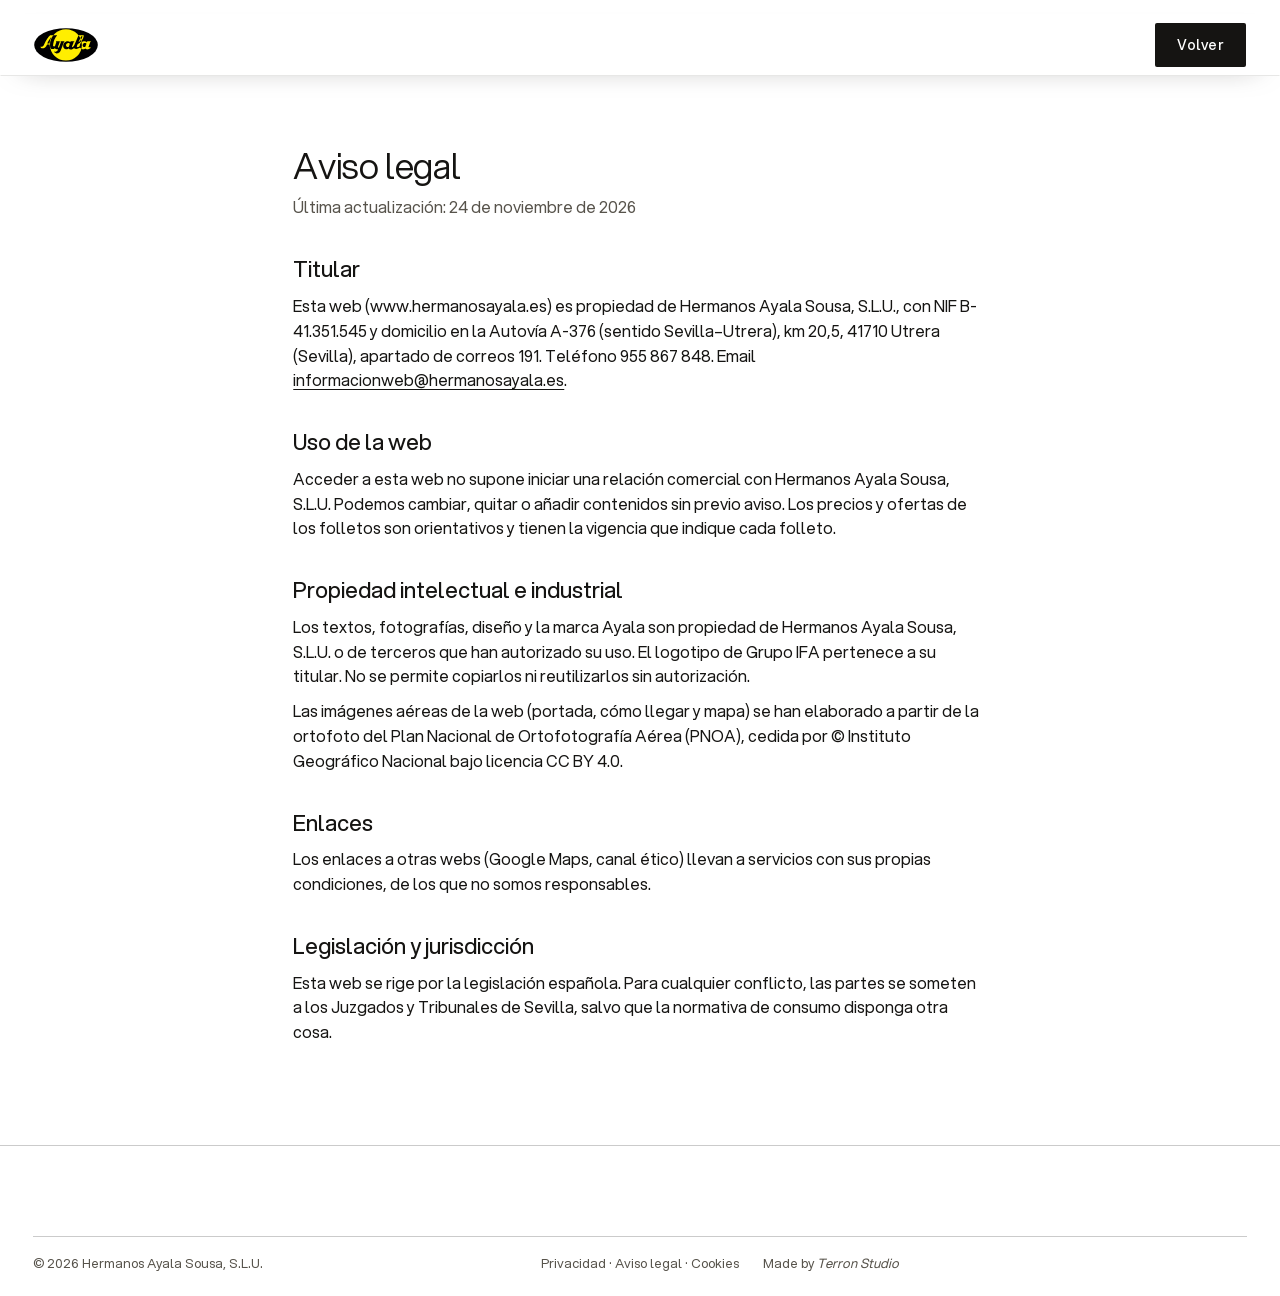
==== commit 3aa396e4: "Logo oficial de Ayala redibujado en vectorial Sustituye el sello recreado (óvalo amarillo con aro ne" ====
--- a/aviso-legal.html
+++ b/aviso-legal.html
@@ -8,7 +8,7 @@
   <link rel="stylesheet" href="style.css?v=207">
 </head>
 <body class="legal-page">
-  <header class="nav is-solid"><a class="nav-logo" href="index.html" aria-label="Hermanos Ayala, volver a la web"><img src="assets/logo-ayala-sello.svg" alt="Hermanos Ayala" width="98" height="64"></a><span></span><a class="btn btn-dark" href="index.html" style="justify-self:end">Volver</a></header>
+  <header class="nav is-solid"><a class="nav-logo" href="index.html" aria-label="Hermanos Ayala, volver a la web"><img src="assets/logo-ayala-sello.svg" alt="Hermanos Ayala" width="111" height="60"></a><span></span><a class="btn btn-dark" href="index.html" style="justify-self:end">Volver</a></header>
   <main class="legal">
     <h1 class="t-l">Aviso legal</h1>
     <p class="legal-updated">Última actualización: 24 de noviembre de 2026</p>
--- a/style.css
+++ b/style.css
@@ -169,9 +169,11 @@
 .hero-title { font-size: clamp(52px, 7.4vw, 116px); font-weight: 350; line-height: .95; letter-spacing: -.025em; white-space: nowrap; }
 .hero-lema { margin-top: 14px; font-size: clamp(22px, 2.3vw, 34px); font-weight: 350; line-height: 1.1; letter-spacing: -.01em; text-wrap: balance; }
 .hero-sub { margin-top: 16px; font-size: clamp(16px, 1.25vw, 19px); max-width: 32em; color: rgba(255, 255, 255, .85); }
-.hero-title, .hero-lema, .hero-sub { opacity: 0; transform: translateY(24px); animation: sube 1.1s var(--ease) forwards; }
-.hero-lema { animation-delay: .12s; }
-.hero-sub { animation-delay: .24s; }
+.hero-sello { width: clamp(110px, 10vw, 150px); height: auto; margin-bottom: clamp(16px, 1.8vw, 26px); filter: drop-shadow(0 10px 24px rgba(0, 0, 0, .35)); }
+.hero-sello, .hero-title, .hero-lema, .hero-sub { opacity: 0; transform: translateY(24px); animation: sube 1.1s var(--ease) forwards; }
+.hero-title { animation-delay: .1s; }
+.hero-lema { animation-delay: .22s; }
+.hero-sub { animation-delay: .34s; }
 @keyframes sube { to { opacity: 1; transform: none; } }
 .hero-contact {
   position: absolute; right: var(--gut); bottom: var(--gut);
@@ -222,7 +224,7 @@
 .cat-prods-main img:nth-child(4) { height: 88%; }
 .cat-prods-bebidas { gap: 9%; }
 .cat-prods-bebidas img:nth-child(1) { height: 90%; }
-.cat-prods-bebidas img:nth-child(2) { height: 82%; }
+.cat-prods-bebidas img:nth-child(2) { height: 62%; }
 .cat-prods-bebidas img:nth-child(3) { height: 88%; }
 
 /* Marca propia (lista + tarjeta sticky) */
@@ -494,6 +496,7 @@
   .hero-content { left: 16px; right: 16px; bottom: 90px; max-width: none; }
   .hero-title { font-size: clamp(34px, 11.6vw, 58px); }
   .hero-lema { font-size: 20px; margin-top: 10px; }
+  .hero-sello { width: 96px; margin-bottom: 14px; }
   .hero-sub { font-size: 15px; margin-top: 12px; }
   .hero-contact { left: 16px; right: auto; bottom: 24px; }
   .hero-pausa { left: auto; right: 16px; bottom: 27px; }
